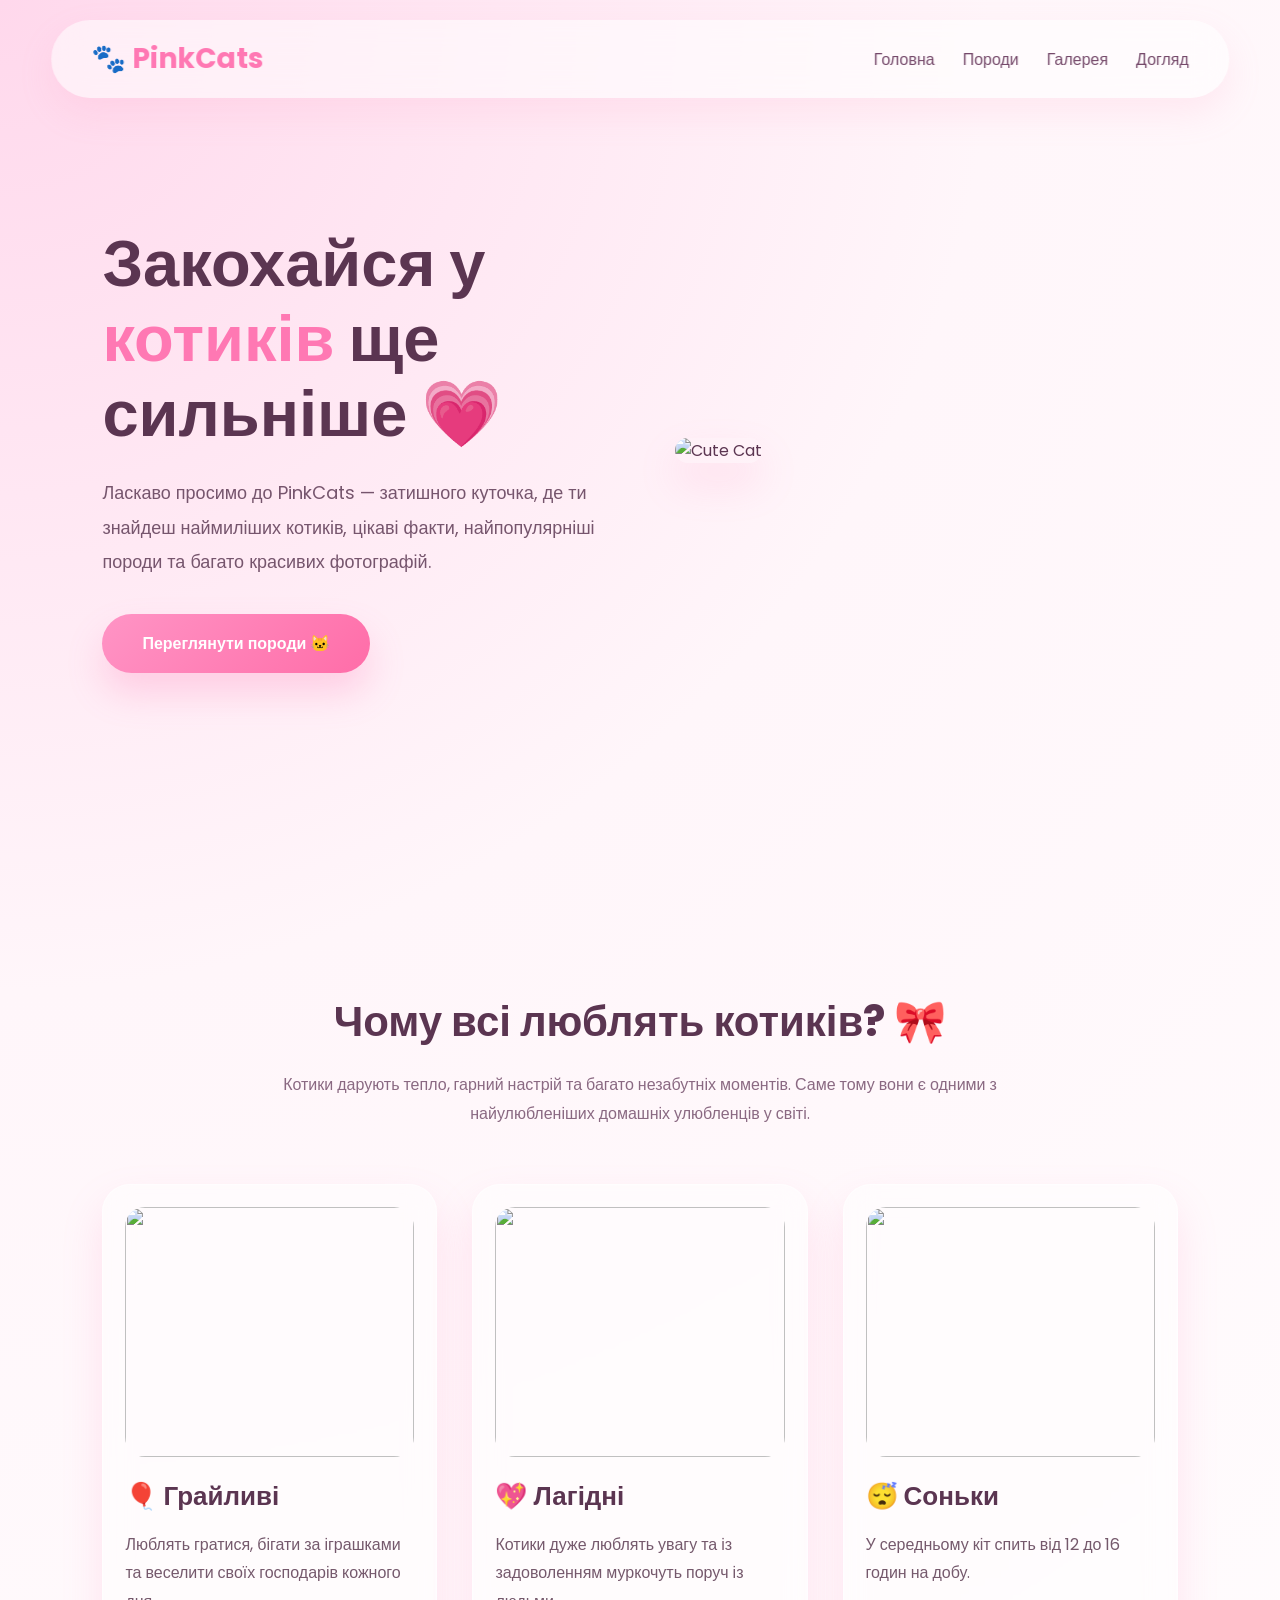
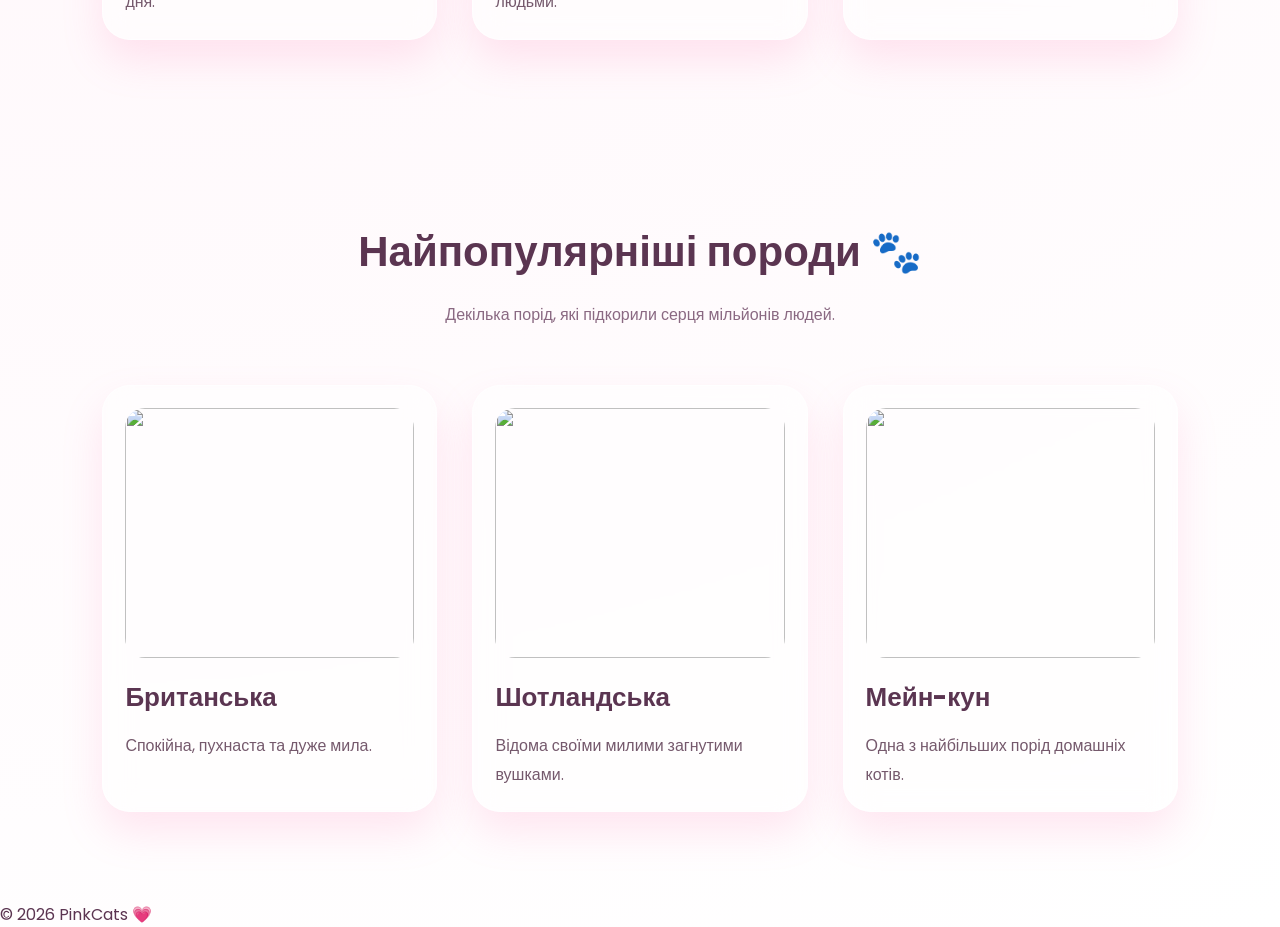
==== index.html @ 887f4455 "Update index.html" ====
<!DOCTYPE html>
<html lang="uk">
<head>
    <meta charset="UTF-8">
    <meta name="viewport" content="width=device-width, initial-scale=1.0">
    <title>Pink Cats</title>

    <link rel="stylesheet" href="style.css">
</head>

<body>

<header>

    <div class="logo">🐾 PinkCats</div>

    <nav>
        <a href="index.html">Головна</a>
        <a href="about.html">Породи</a>
        <a href="gallery.html">Галерея</a>
        <a href="care.html">Догляд</a>
       
    </nav>

</header>

<section class="hero">

<div class="hero-box">

<div>

<h1>
Закохайся у <span>котиків</span> ще сильніше 💗
</h1>

<p>

Ласкаво просимо до PinkCats — затишного куточка,
де ти знайдеш наймиліших котиків, цікаві факти,
найпопулярніші породи та багато красивих фотографій.

</p>
  
 <a href="about.html" class="button"> Переглянути породи 🐱 </a>

</div>

<div>

<img src="https://images.unsplash.com/photo-1519052537078-e6302a4968d4" alt="Cute Cat">

</div>

</div>

</section>

<section>

<h2 class="title">

Чому всі люблять котиків? 🎀

</h2>

<p class="subtitle">

Котики дарують тепло, гарний настрій та багато
незабутніх моментів. Саме тому вони є одними
з найулюбленіших домашніх улюбленців у світі.

</p>

<div class="cards">

<div class="card">

<img src="images (2).jpg">

<h3>🎈 Грайливі</h3>

<p>

Люблять гратися, бігати за іграшками
та веселити своїх господарів кожного дня.

</p>

</div>

<div class="card">

<img src="image.webp">

<h3>💖 Лагідні</h3>

<p>

Котики дуже люблять увагу
та із задоволенням муркочуть поруч із людьми.

</p>

</div>

<div class="card">

<img src="https://share.google/HCbj4RVEB4gGrxaIc">

<h3>😴 Соньки</h3>

<p>

У середньому кіт спить
від 12 до 16 годин на добу.

</p>

</div>

</div>

</section>

<section>

<h2 class="title">

Найпопулярніші породи 🐾

</h2>

<p class="subtitle">

Декілька порід, які підкорили серця мільйонів людей.

</p>

<div class="cards">

<div class="card">

<img src="l0evSDIKBggr39f5RdtPzceKsHoGEgDjPXAjHdna.jpg">

<h3>Британська</h3>

<p>

Спокійна, пухнаста та дуже мила.

</p>

</div>

<div class="card">

<img src="62AC3359-355B-4D5D-9099-BD511E8F9DA0-leImiiTG.jpg">

<h3>Шотландська</h3>

<p>

Відома своїми милими
загнутими вушками.

</p>

</div>

<div class="card">

<img src="IMG_0613-Mrs8wRH8.jpg">

<h3>Мейн-кун</h3>

<p>

Одна з найбільших порід
домашніх котів.

</p>

</div>

</div>

</section>

<footer>

<p>

© 2026 PinkCats 💗

</p>

</footer>

</body>
</html>
---- style.css ----
/* ===== Google Font ===== */
@import url('https://fonts.googleapis.com/css2?family=Poppins:wght@300;400;500;600;700&display=swap');

:root{
    --pink:#ff78b3;
    --light:#fff7fb;
    --card:rgba(255,255,255,.45);
    --text:#5b3551;
    --shadow:0 20px 40px rgba(255,120,179,.18);
    --radius:28px;
}

*{
    margin:0;
    padding:0;
    box-sizing:border-box;
    scroll-behavior:smooth;
}

body{
    font-family:'Poppins',sans-serif;
    color:var(--text);
    background:
    radial-gradient(circle at top left,#ffd8ec 0,#fff6fa 35%,#fff 100%);
}

/* ===== HEADER ===== */

header{
    position:fixed;
    top:20px;
    left:50%;
    transform:translateX(-50%);
    width:92%;
    max-width:1300px;

    display:flex;
    justify-content:space-between;
    align-items:center;

    padding:18px 40px;

    background:rgba(255,255,255,.55);
    backdrop-filter:blur(16px);

    border-radius:999px;

    box-shadow:0 15px 35px rgba(255,150,190,.15);

    z-index:1000;
}

.logo{

    font-size:28px;
    font-weight:700;

    color:var(--pink);
}

nav{

display:flex;
gap:28px;

}

nav a{

text-decoration:none;

color:#75496a;

font-weight:500;

transition:.35s;

position:relative;

}

nav a::after{

content:'';

position:absolute;

left:0;

bottom:-7px;

width:0;

height:3px;

background:var(--pink);

border-radius:10px;

transition:.35s;

}

nav a:hover{

color:var(--pink);

}

nav a:hover::after{

width:100%;

}

/* ===== HERO ===== */

.hero{

min-height:100vh;

display:flex;

align-items:center;

justify-content:center;

padding:120px 8%;

}

.hero-box{

display:grid;

grid-template-columns:1fr 1fr;

align-items:center;

gap:70px;

}

.hero h1{

font-size:65px;

line-height:1.15;

margin-bottom:25px;

}

.hero h1 span{

color:var(--pink);

}

.hero p{

font-size:18px;

line-height:1.9;

margin-bottom:35px;

color:#76556d;

}

.button{

display:inline-block;

padding:17px 40px;

border-radius:50px;

background:linear-gradient(135deg,#ff94c5,#ff6da8);

color:white;

text-decoration:none;

font-weight:600;

box-shadow:0 20px 35px rgba(255,110,175,.25);

transition:.35s;

}

.button:hover{

transform:translateY(-6px);

box-shadow:0 30px 45px rgba(255,110,175,.35);

}

.hero img{

width:100%;

border-radius:35px;

box-shadow:var(--shadow);

}

/* ===== SECTION ===== */

section{

padding:90px 8%;

}

.title{

font-size:42px;

text-align:center;

margin-bottom:18px;

}

.subtitle{

text-align:center;

color:#8a6982;

margin-bottom:55px;

max-width:720px;

margin-left:auto;

margin-right:auto;

line-height:1.8;

}

.cards{

display:grid;

grid-template-columns:repeat(auto-fit,minmax(280px,1fr));

gap:35px;

}

.card{

background:var(--card);

backdrop-filter:blur(14px);

padding:22px;

border-radius:var(--radius);

box-shadow:var(--shadow);

transition:.35s;

border:1px solid rgba(255,255,255,.55);

}

.card:hover{

transform:translateY(-10px);

}

.card img{

width:100%;

height:250px;

object-fit:cover;

border-radius:20px;

margin-bottom:20px;

}

.card h3{

font-size:26px;

margin-bottom:15px;

}

.card p{

line-height:1.8;

color:#75596c;

}
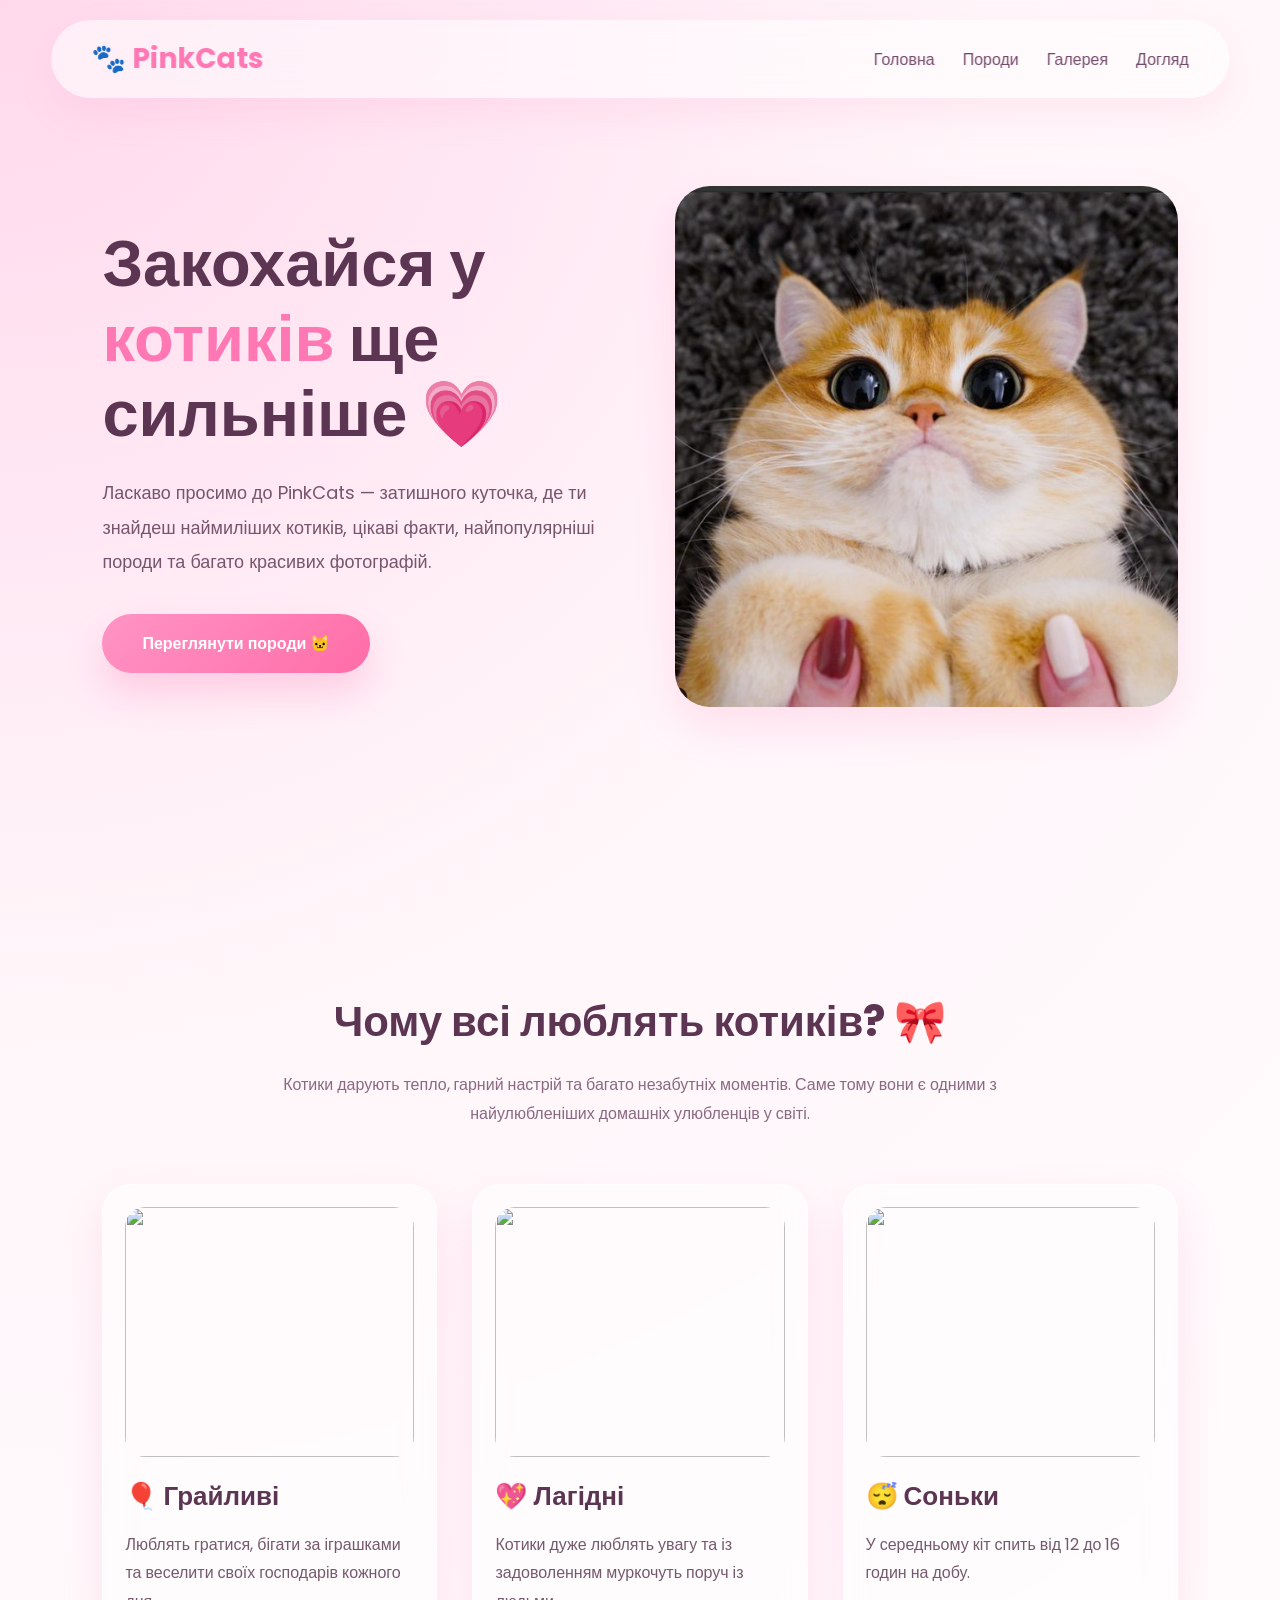
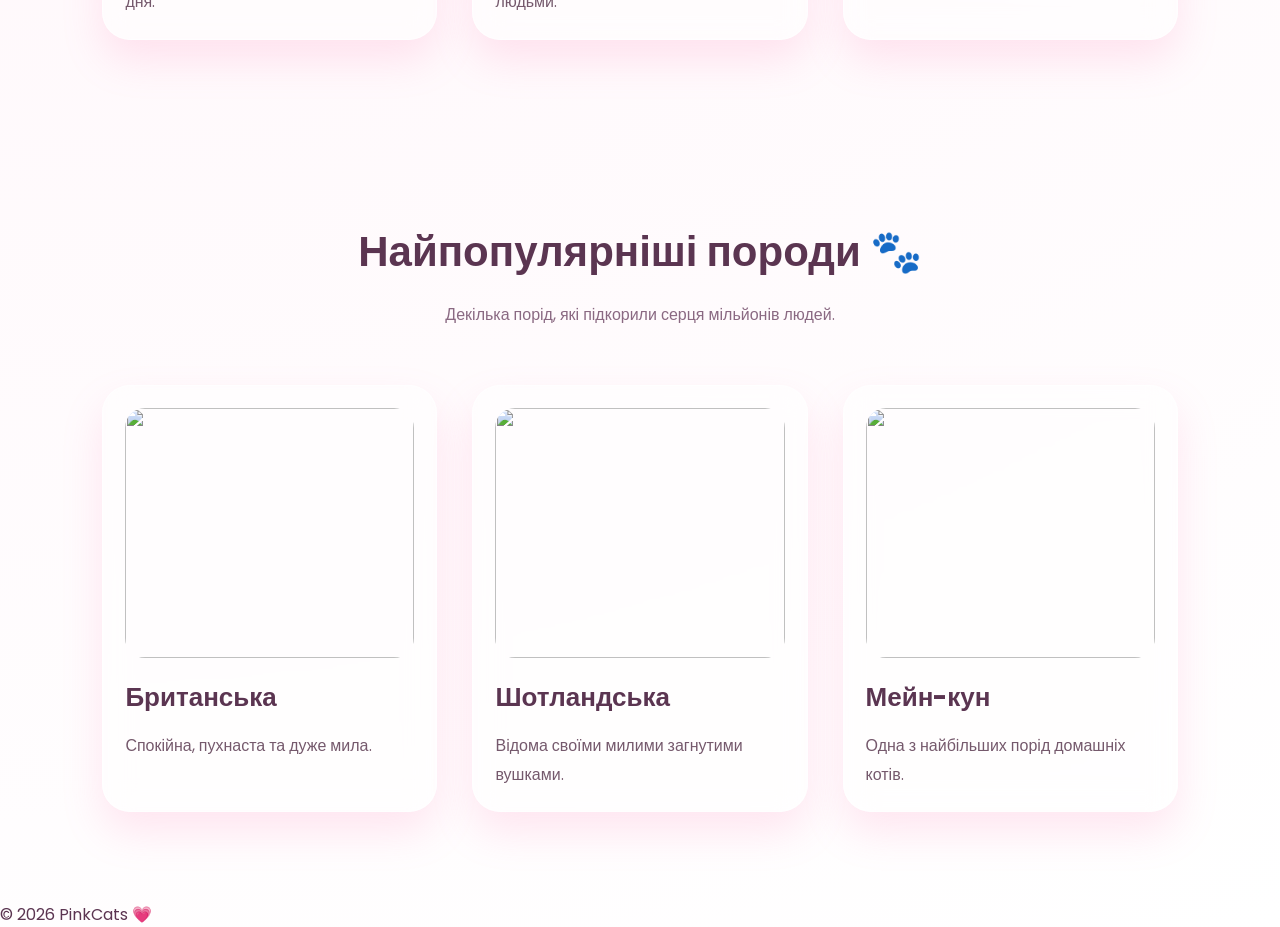
==== commit c9cc5aa0: "Update index.html" ====
--- a/index.html
+++ b/index.html
@@ -48,7 +48,7 @@
 
 <div>
 
-<img src="https://images.unsplash.com/photo-1519052537078-e6302a4968d4" alt="Cute Cat">
+<img src="karaoke-collapsed-lung-750x422.jpg">
 
 </div>
 
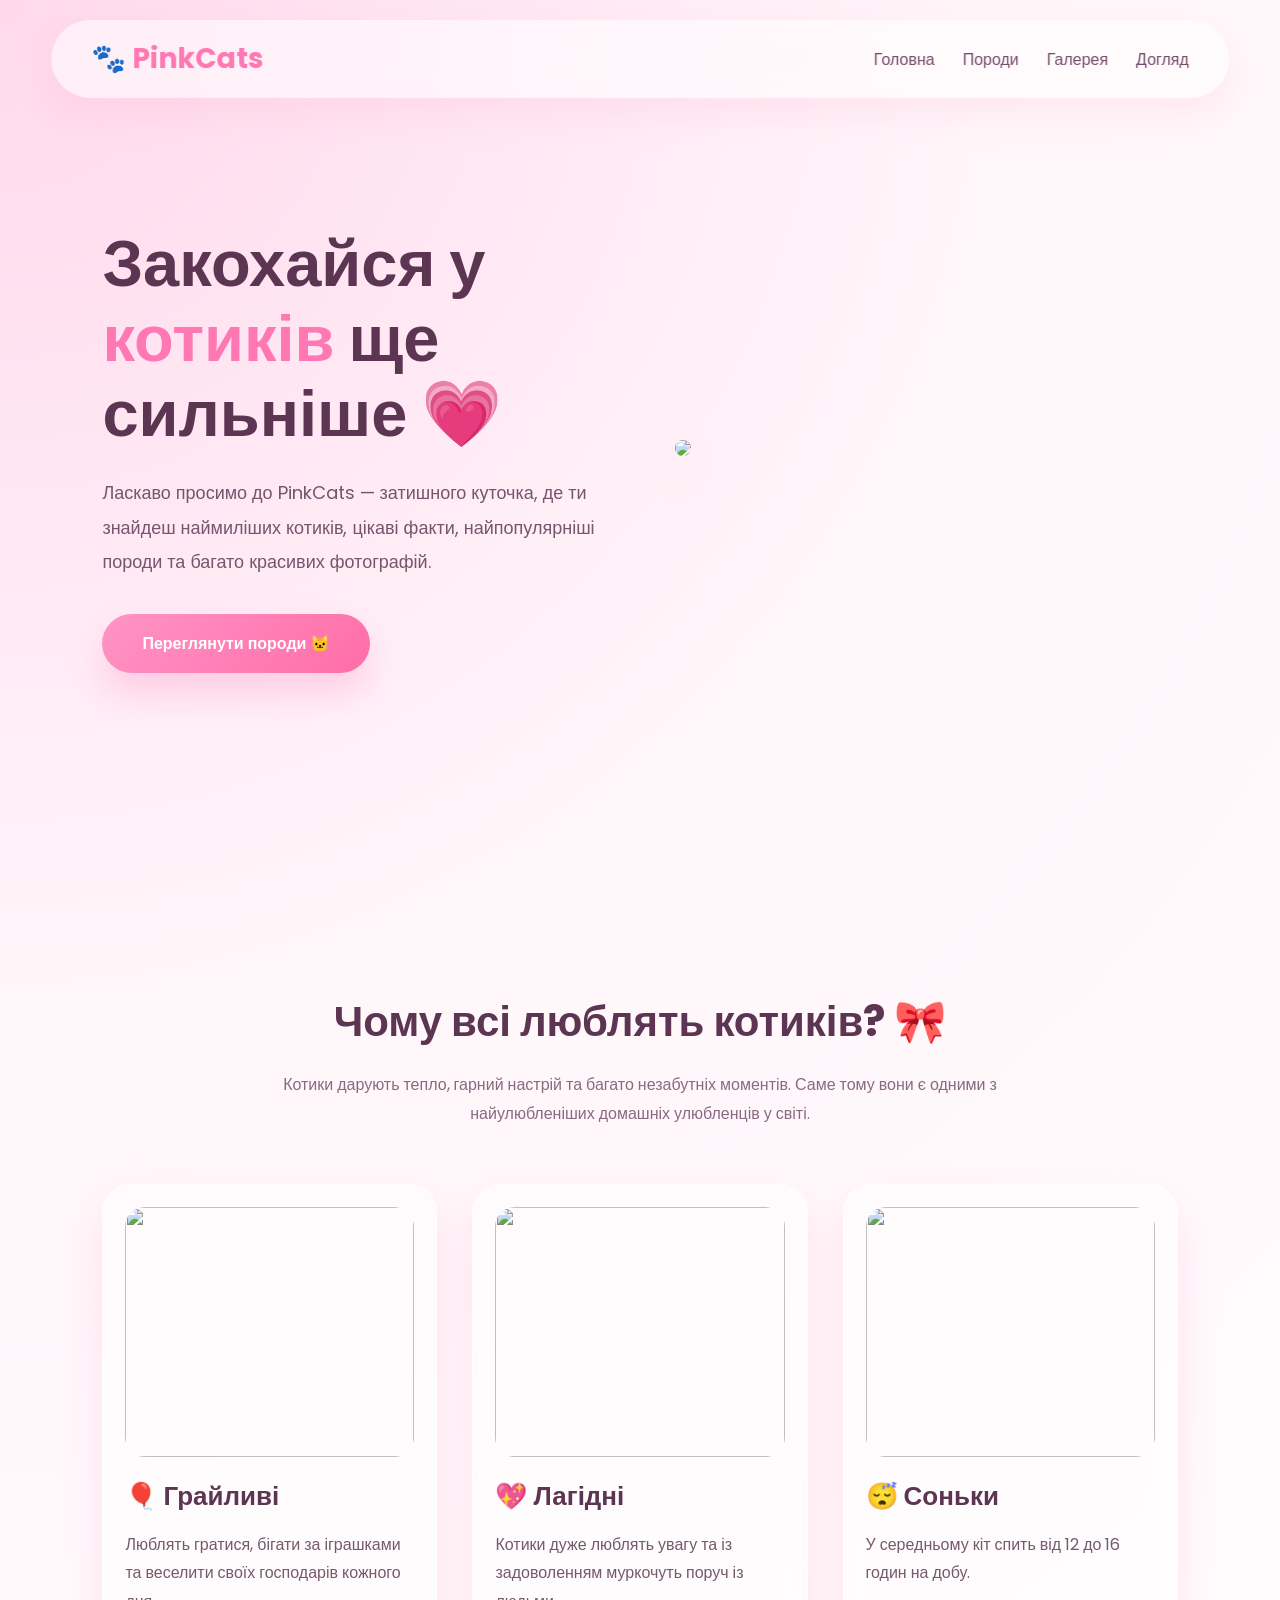
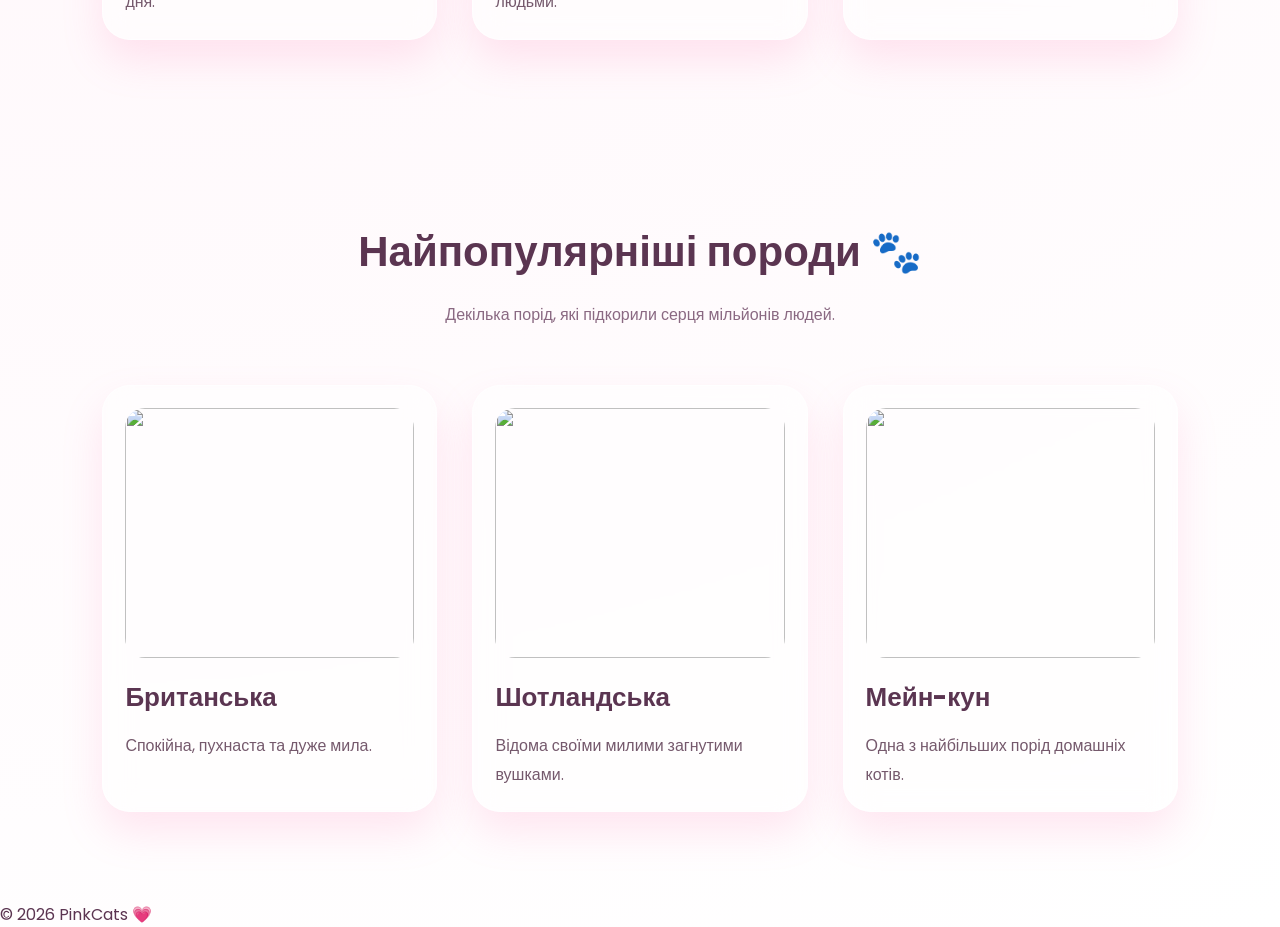
==== commit 47cb4017: "Update index.html" ====
--- a/index.html
+++ b/index.html
@@ -48,7 +48,7 @@
 
 <div>
 
-<img src="karaoke-collapsed-lung-750x422.jpg">
+<img src="https://encrypted-tbn0.gstatic.com/images?q=tbn:ANd9GcTe8hoz0zv9MkN6ZZlZM5hjQAiD7NXHCFe7hXFsdzKghQxE23FY7oaqE_vO&s=10">
 
 </div>
 
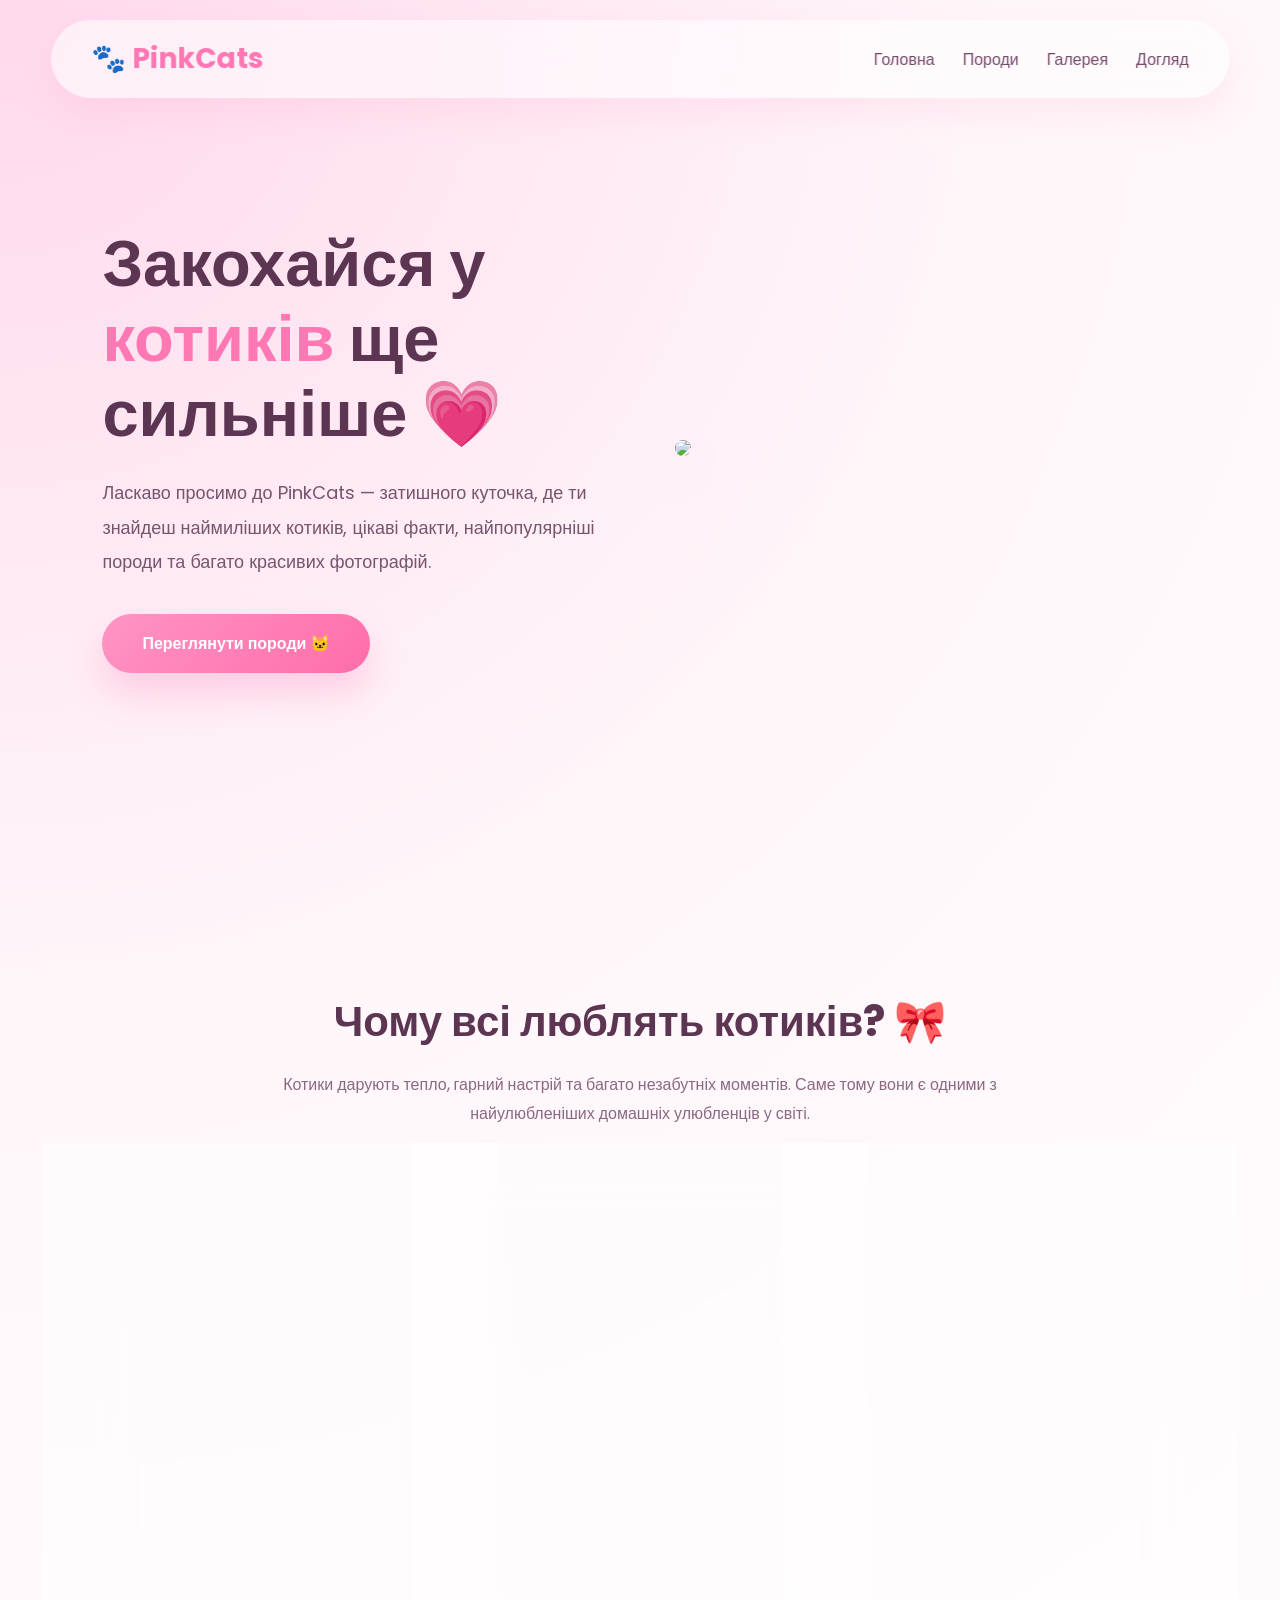
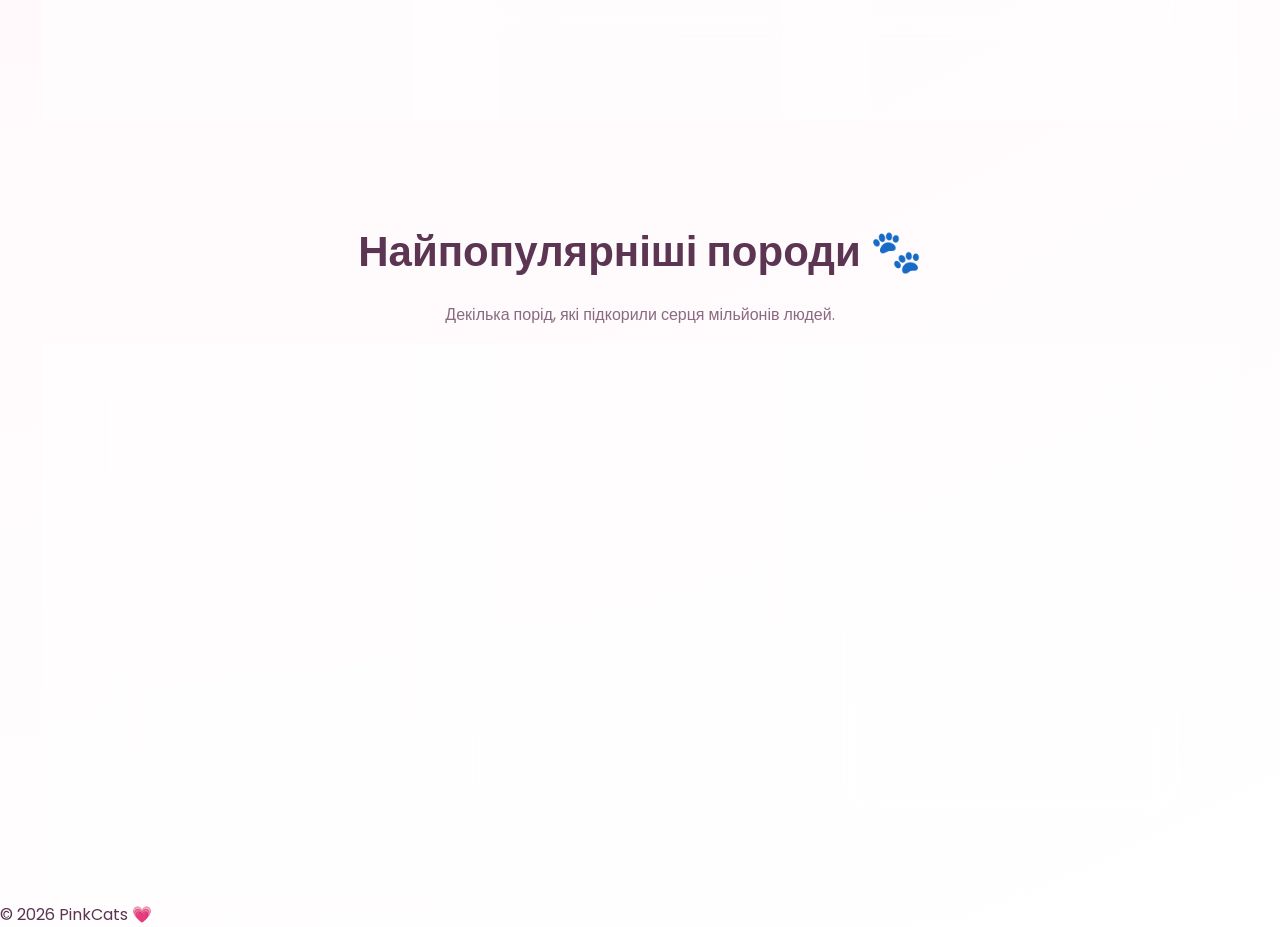
==== commit 3bd45502: "Update index.html" ====
--- a/index.html
+++ b/index.html
@@ -48,7 +48,7 @@
 
 <div>
 
-<img src="https://encrypted-tbn0.gstatic.com/images?q=tbn:ANd9GcTe8hoz0zv9MkN6ZZlZM5hjQAiD7NXHCFe7hXFsdzKghQxE23FY7oaqE_vO&s=10">
+<img src="https://cdn.e-pet.com.ua/uploaded/2025/8/11/19/IMG_2438-aZIaM1nC.jpg">
 
 </div>
 
@@ -76,7 +76,7 @@
 
 <div class="card">
 
-<img src="images (2).jpg">
+<img src="https://upload.wikimedia.org/wikipedia/commons/1/17/ScotlandCat.jpg">
 
 <h3>🎈 Грайливі</h3>
 
@@ -106,7 +106,7 @@
 
 <div class="card">
 
-<img src="https://share.google/HCbj4RVEB4gGrxaIc">
+<img src="https://product.cdn.cevaws.com/var/storage/images/media/feliway-2017/images/www-ww/happy-cat-sleeps/2197400-1-www-WW/Happy-cat-sleeps.jpg">
 
 <h3>😴 Соньки</h3>
 
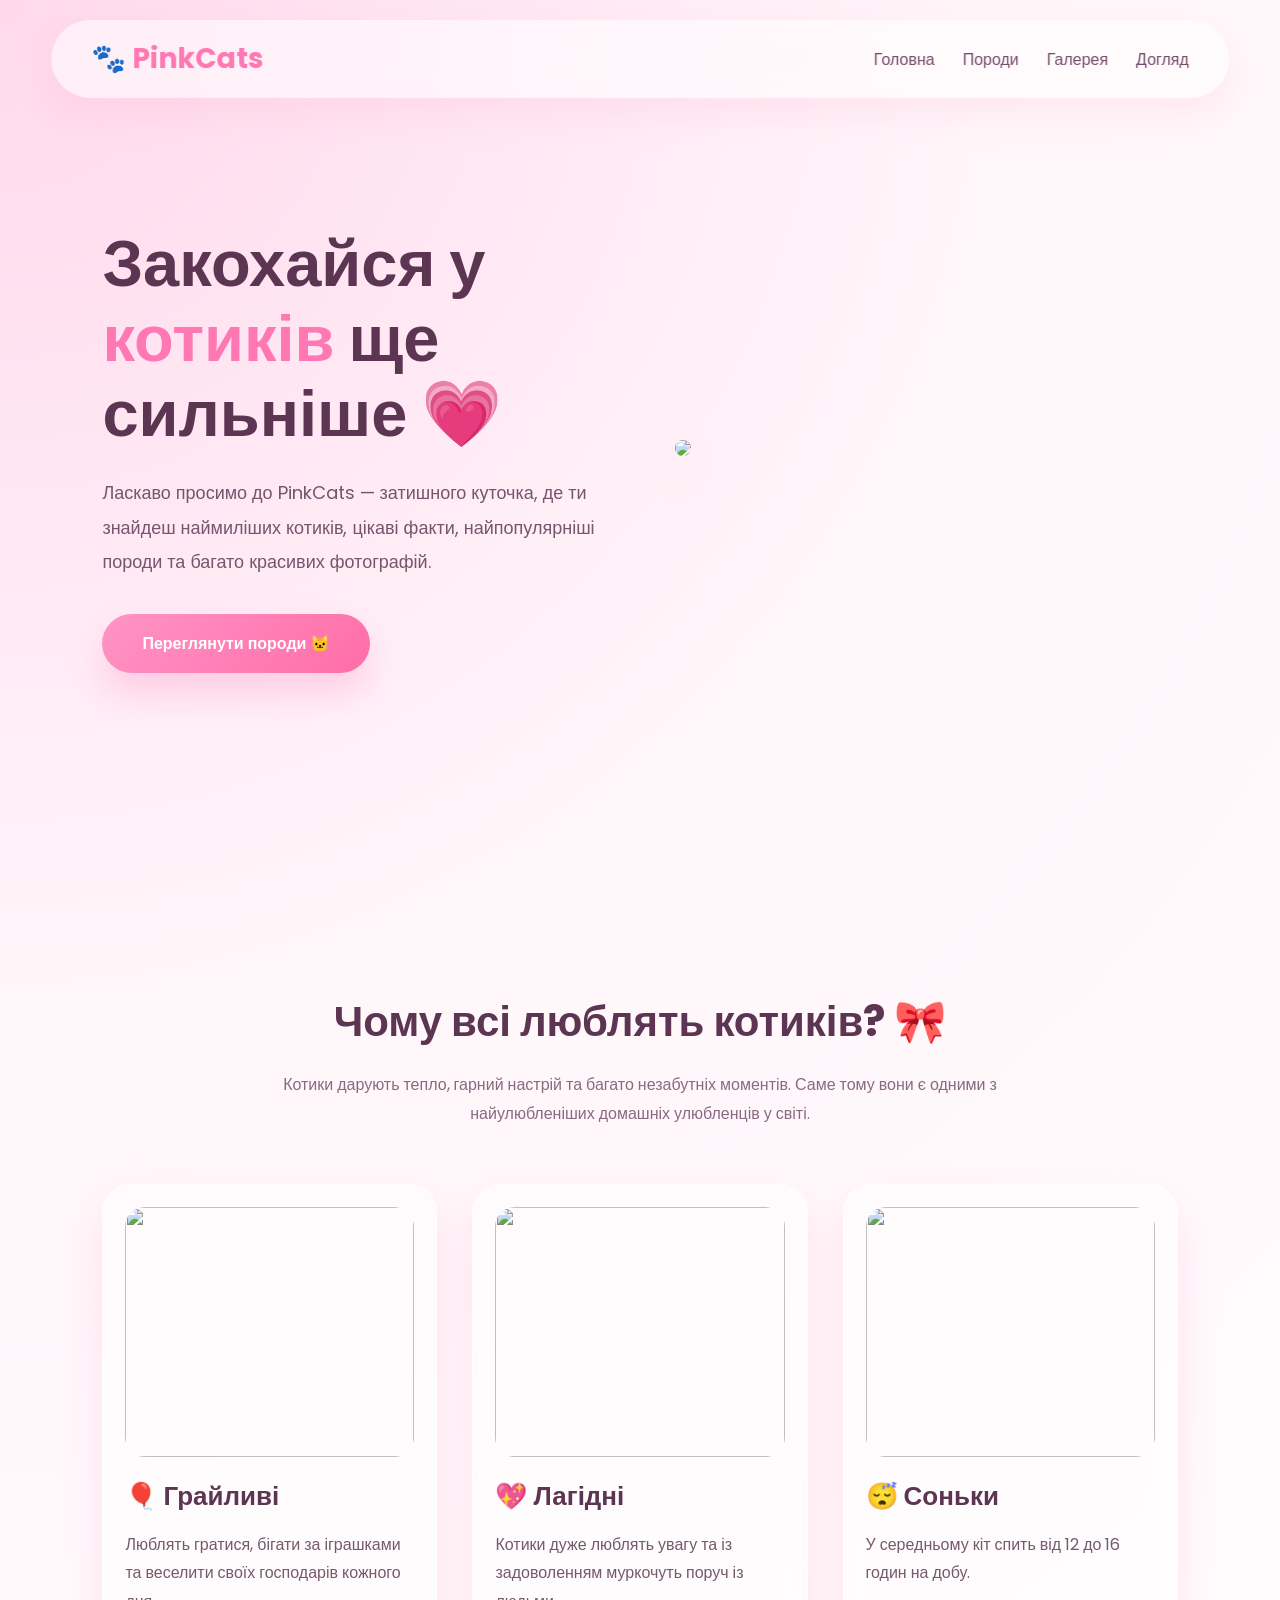
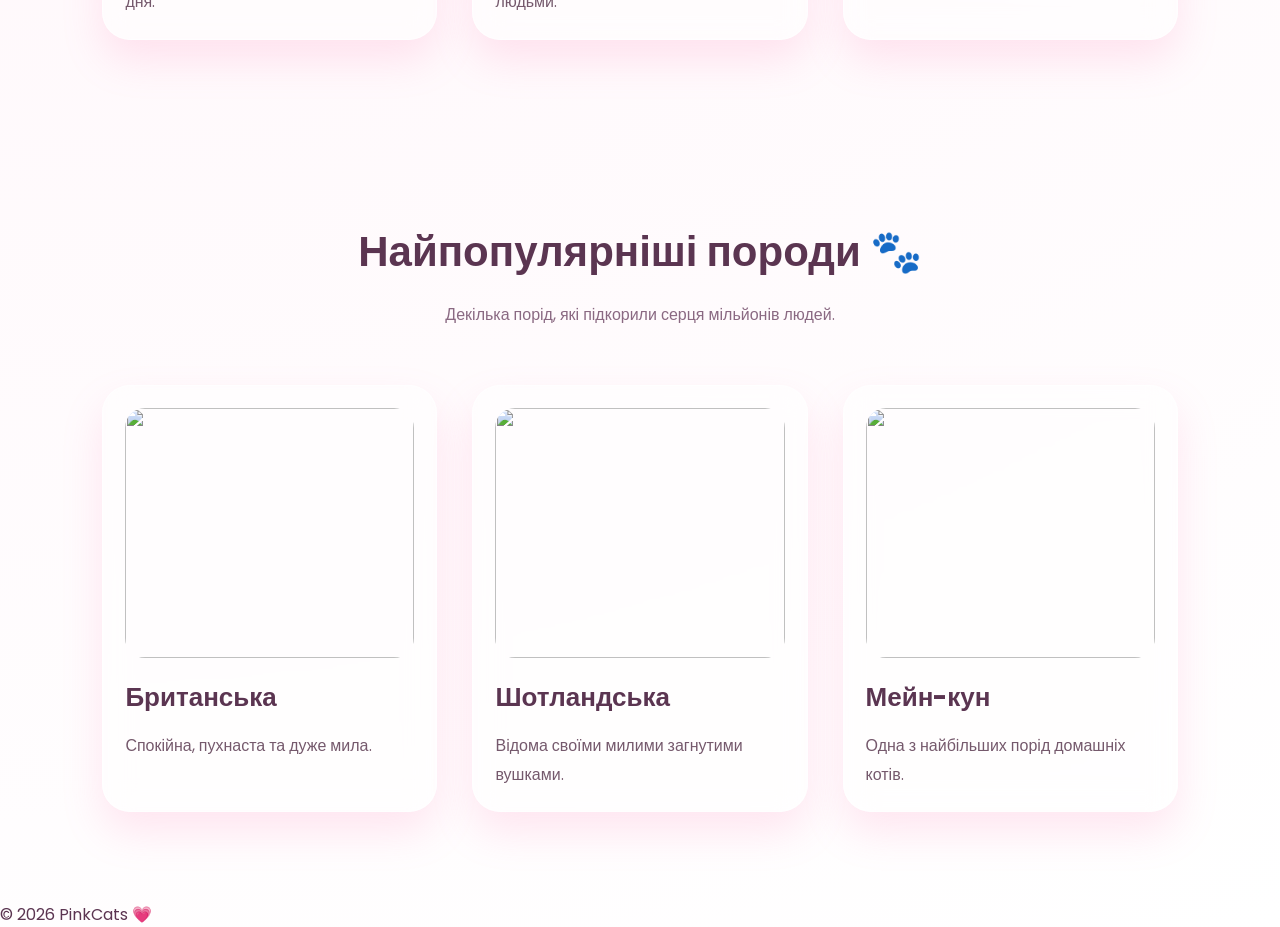
==== commit d161fde5: "Update index.html" ====
--- a/index.html
+++ b/index.html
@@ -91,7 +91,7 @@
 
 <div class="card">
 
-<img src="image.webp">
+<img src="https://blog.bravecto.co.za/wp-content/uploads/sites/47/2021/04/1.-1-1-1.jpg">
 
 <h3>💖 Лагідні</h3>
 
@@ -141,7 +141,7 @@
 
 <div class="card">
 
-<img src="l0evSDIKBggr39f5RdtPzceKsHoGEgDjPXAjHdna.jpg">
+<img src="https://upload.wikimedia.org/wikipedia/commons/2/2d/Mystica_from_British_Empire_Cattery.jpg?utm_source=ru.wikipedia.org&utm_campaign=index&utm_content=original">
 
 <h3>Британська</h3>
 
